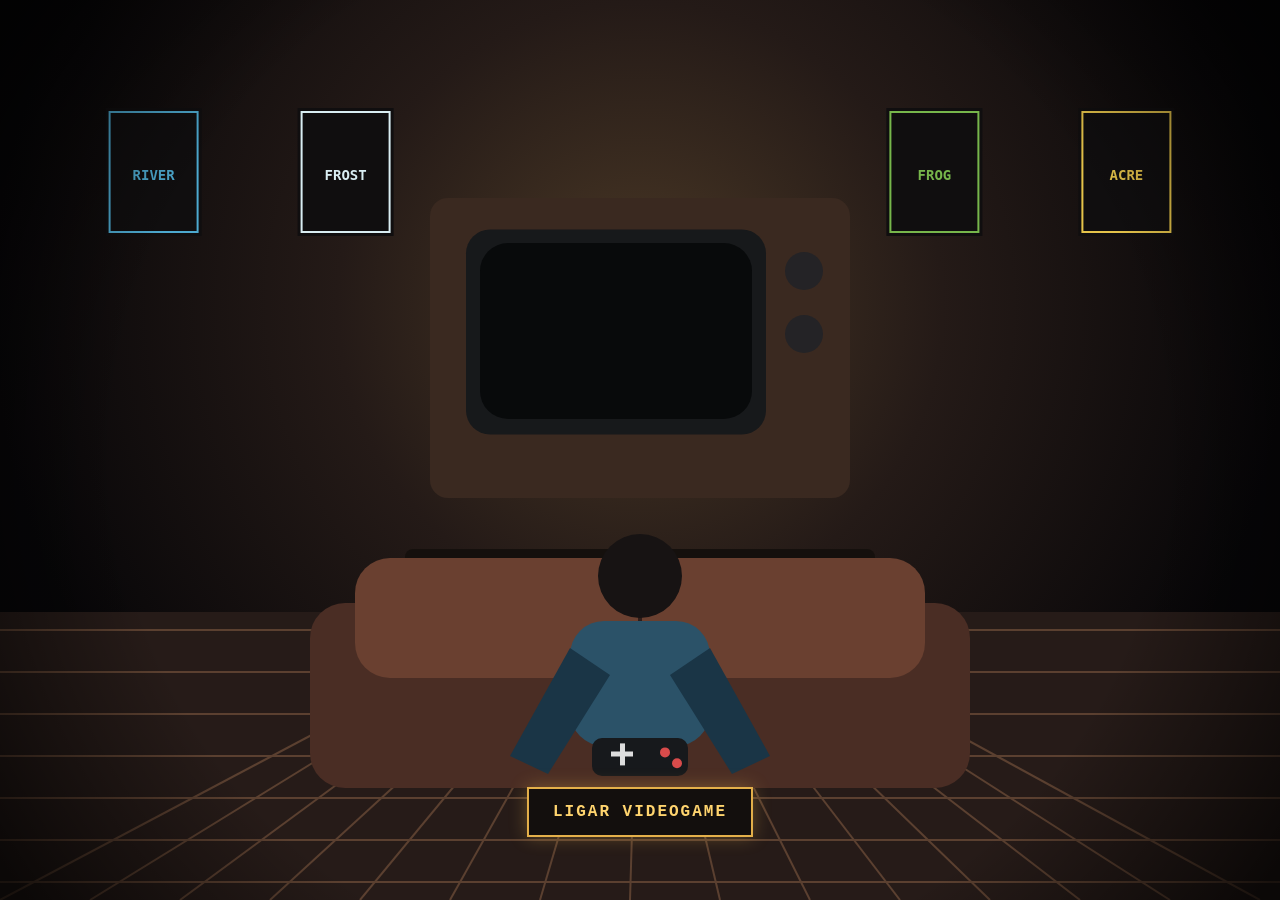
==== index.html @ 993ac455 "Connect Frogger cartridge to playable game" ====
<!doctype html>
<html lang="pt-BR"><head><meta charset="utf-8"/><meta name="viewport" content="width=device-width,initial-scale=1"/><title>Meu Game Retrô — ACRE</title><link rel="stylesheet" href="style.css"/></head><body><main id="app"><canvas id="scene" width="1280" height="720" aria-label="Sala retrô com jovem no sofá olhando para uma TV"></canvas><section id="hud" class="hidden" aria-live="polite"><div class="panel"><p class="eyebrow">MEU GAME RETRÔ</p><h1>Escolha uma fita</h1><div class="games"><button data-game="river"><span>01</span> RIVER RAID</button><button data-game="frost"><span>02</span> FROSTBITE</button><button data-game="frog"><span>03</span> FROGGER</button><button data-game="acre"><span>04</span> PAC-MAN ACRE</button></div><p class="help">↑ ↓ selecionar · ENTER jogar · ESC voltar</p></div></section><section id="coming" class="hidden"><div class="panel small"><p class="eyebrow">CARTUCHO INSERIDO</p><h2 id="game-title"></h2><p>Minigame em construção.</p><button id="back">VOLTAR À SALA</button></div></section><button id="start" aria-label="Ligar videogame">LIGAR VIDEOGAME</button></main><script src="game.js"></script><script>document.addEventListener('click',e=>{const r=e.target.closest('[data-game="river"]'),f=e.target.closest('[data-game="frost"]'),fr=e.target.closest('[data-game="frog"]');if(r){e.stopImmediatePropagation();location.href='river-raid.html'}if(f){e.stopImmediatePropagation();location.href='frostbite.html'}if(fr){e.stopImmediatePropagation();location.href='frogger.html'}},true);document.addEventListener('keydown',e=>{if(e.key==='Enter'&&document.activeElement?.dataset?.game==='frog'){e.preventDefault();e.stopImmediatePropagation();location.href='frogger.html'}},true);</script></body></html>
---- style.css ----
*{box-sizing:border-box}html,body{margin:0;width:100%;height:100%;overflow:hidden;background:#050507;color:#f5e8c8;font-family:"Courier New",monospace}#app{position:relative;width:100%;height:100%;display:grid;place-items:center;background:radial-gradient(circle at 50% 35%,#392b20 0,#171313 43%,#050507 100%)}canvas{width:100vw;height:100vh;object-fit:cover;image-rendering:pixelated}.hidden{display:none!important}#start{position:absolute;left:50%;bottom:7%;transform:translateX(-50%);border:2px solid #e4b04a;background:#130f0d;color:#ffd46e;padding:14px 24px;font:700 16px "Courier New";letter-spacing:2px;cursor:pointer;box-shadow:0 0 18px #e4b04a55}#start:hover{background:#ffd46e;color:#15100c}.panel{position:absolute;left:50%;top:50%;transform:translate(-50%,-50%);width:min(620px,86vw);padding:28px;background:#05070aee;border:3px solid #48d9ff;box-shadow:0 0 25px #48d9ff66,inset 0 0 30px #071c27;text-align:center}.panel:after{content:"";position:absolute;inset:7px;border:1px solid #ff4c74;pointer-events:none}.eyebrow{color:#ffcf4c;letter-spacing:4px;margin:0 0 8px}.panel h1,.panel h2{margin:8px 0 20px;text-shadow:3px 3px #d12858}.games{display:grid;gap:9px}.games button,.panel button{border:1px solid #38c8f2;background:#09141d;color:#f8e8c0;padding:13px;text-align:left;font:700 16px "Courier New";cursor:pointer}.games button span{color:#ffcf4c;margin-right:16px}.games button.active,.games button:hover,.panel button:hover{background:#123a4c;box-shadow:inset 5px 0 #ffcf4c}.help{font-size:12px;opacity:.75;margin:18px 0 0}.small{width:min(500px,86vw)}.small button{text-align:center;margin-top:15px}@media(max-width:600px){.panel{padding:20px}.games button{font-size:13px}#start{font-size:12px}}
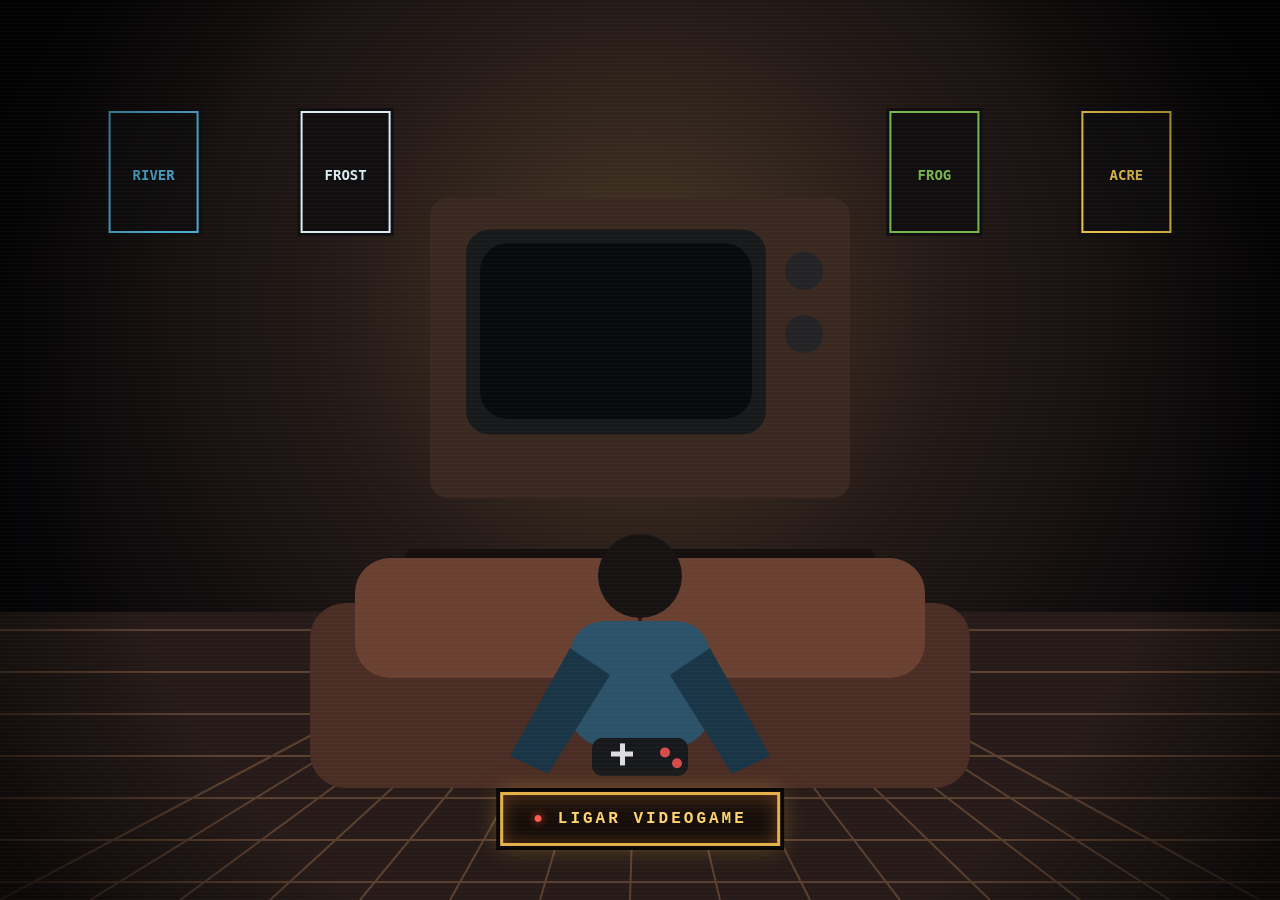
==== commit b362ab16: "Improve main menu presentation" ====
--- a/index.html
+++ b/index.html
@@ -1,2 +1,2 @@
 <!doctype html>
-<html lang="pt-BR"><head><meta charset="utf-8"/><meta name="viewport" content="width=device-width,initial-scale=1"/><title>Meu Game Retrô — ACRE</title><link rel="stylesheet" href="style.css"/></head><body><main id="app"><canvas id="scene" width="1280" height="720" aria-label="Sala retrô com jovem no sofá olhando para uma TV"></canvas><section id="hud" class="hidden" aria-live="polite"><div class="panel"><p class="eyebrow">MEU GAME RETRÔ</p><h1>Escolha uma fita</h1><div class="games"><button data-game="river"><span>01</span> RIVER RAID</button><button data-game="frost"><span>02</span> FROSTBITE</button><button data-game="frog"><span>03</span> FROGGER</button><button data-game="acre"><span>04</span> PAC-MAN ACRE</button></div><p class="help">↑ ↓ selecionar · ENTER jogar · ESC voltar</p></div></section><section id="coming" class="hidden"><div class="panel small"><p class="eyebrow">CARTUCHO INSERIDO</p><h2 id="game-title"></h2><p>Minigame em construção.</p><button id="back">VOLTAR À SALA</button></div></section><button id="start" aria-label="Ligar videogame">LIGAR VIDEOGAME</button></main><script src="game.js"></script><script>document.addEventListener('click',e=>{const r=e.target.closest('[data-game="river"]'),f=e.target.closest('[data-game="frost"]'),fr=e.target.closest('[data-game="frog"]');if(r){e.stopImmediatePropagation();location.href='river-raid.html'}if(f){e.stopImmediatePropagation();location.href='frostbite.html'}if(fr){e.stopImmediatePropagation();location.href='frogger.html'}},true);document.addEventListener('keydown',e=>{if(e.key==='Enter'&&document.activeElement?.dataset?.game==='frog'){e.preventDefault();e.stopImmediatePropagation();location.href='frogger.html'}},true);</script></body></html>+<html lang="pt-BR"><head><meta charset="utf-8"/><meta name="viewport" content="width=device-width,initial-scale=1"/><title>Meu Game Retrô — ACRE</title><link rel="stylesheet" href="style.css"/></head><body><main id="app"><canvas id="scene" width="1280" height="720" aria-label="Sala retrô com jovem no sofá olhando para uma TV"></canvas><section id="hud" class="hidden" aria-live="polite"><div class="panel"><p class="eyebrow">MEU GAME RETRÔ</p><h1>ESCOLHA SEU CARTUCHO</h1><div class="games"><button data-game="river"><span>01</span> RIVER RAID</button><button data-game="frost"><span>02</span> FROSTBITE</button><button data-game="frog"><span>03</span> FROGGER</button><button data-game="acre"><span>04</span> PAC-MAN</button></div><p class="help">↑ ↓ SELECIONAR &nbsp;•&nbsp; ENTER JOGAR &nbsp;•&nbsp; ESC VOLTAR</p></div></section><section id="coming" class="hidden"><div class="panel small"><p class="eyebrow">CARTUCHO INSERIDO</p><h2 id="game-title"></h2><p>Preparando o jogo...</p><button id="back">VOLTAR À SALA</button></div></section><button id="start" aria-label="Ligar videogame">LIGAR VIDEOGAME</button></main><script src="game.js"></script><script>document.addEventListener('click',e=>{const r=e.target.closest('[data-game="river"]'),f=e.target.closest('[data-game="frost"]'),fr=e.target.closest('[data-game="frog"]');if(r){e.stopImmediatePropagation();location.href='river-raid.html'}if(f){e.stopImmediatePropagation();location.href='frostbite.html'}if(fr){e.stopImmediatePropagation();location.href='frogger.html'}},true);document.addEventListener('keydown',e=>{if(e.key==='Enter'&&document.activeElement?.dataset?.game==='frog'){e.preventDefault();e.stopImmediatePropagation();location.href='frogger.html'}},true);</script></body></html>
--- a/style.css
+++ b/style.css
@@ -1 +1 @@
-*{box-sizing:border-box}html,body{margin:0;width:100%;height:100%;overflow:hidden;background:#050507;color:#f5e8c8;font-family:"Courier New",monospace}#app{position:relative;width:100%;height:100%;display:grid;place-items:center;background:radial-gradient(circle at 50% 35%,#392b20 0,#171313 43%,#050507 100%)}canvas{width:100vw;height:100vh;object-fit:cover;image-rendering:pixelated}.hidden{display:none!important}#start{position:absolute;left:50%;bottom:7%;transform:translateX(-50%);border:2px solid #e4b04a;background:#130f0d;color:#ffd46e;padding:14px 24px;font:700 16px "Courier New";letter-spacing:2px;cursor:pointer;box-shadow:0 0 18px #e4b04a55}#start:hover{background:#ffd46e;color:#15100c}.panel{position:absolute;left:50%;top:50%;transform:translate(-50%,-50%);width:min(620px,86vw);padding:28px;background:#05070aee;border:3px solid #48d9ff;box-shadow:0 0 25px #48d9ff66,inset 0 0 30px #071c27;text-align:center}.panel:after{content:"";position:absolute;inset:7px;border:1px solid #ff4c74;pointer-events:none}.eyebrow{color:#ffcf4c;letter-spacing:4px;margin:0 0 8px}.panel h1,.panel h2{margin:8px 0 20px;text-shadow:3px 3px #d12858}.games{display:grid;gap:9px}.games button,.panel button{border:1px solid #38c8f2;background:#09141d;color:#f8e8c0;padding:13px;text-align:left;font:700 16px "Courier New";cursor:pointer}.games button span{color:#ffcf4c;margin-right:16px}.games button.active,.games button:hover,.panel button:hover{background:#123a4c;box-shadow:inset 5px 0 #ffcf4c}.help{font-size:12px;opacity:.75;margin:18px 0 0}.small{width:min(500px,86vw)}.small button{text-align:center;margin-top:15px}@media(max-width:600px){.panel{padding:20px}.games button{font-size:13px}#start{font-size:12px}}+*{box-sizing:border-box}html,body{margin:0;width:100%;height:100%;overflow:hidden;background:#050507;color:#f5e8c8;font-family:"Courier New",monospace}body:after{content:"";position:fixed;inset:0;pointer-events:none;background:repeating-linear-gradient(0deg,rgba(255,255,255,.018) 0,rgba(255,255,255,.018) 1px,transparent 1px,transparent 4px);mix-blend-mode:screen;z-index:20}#app{position:relative;width:100%;height:100%;display:grid;place-items:center;background:radial-gradient(circle at 50% 35%,#392b20 0,#171313 43%,#050507 100%)}canvas{width:100vw;height:100vh;object-fit:cover;image-rendering:pixelated}.hidden{display:none!important}#start{position:absolute;left:50%;bottom:6%;transform:translateX(-50%);border:3px solid #e4b04a;background:linear-gradient(#20140d,#0d0907);color:#ffd46e;padding:15px 30px;font:700 16px "Courier New";letter-spacing:3px;cursor:pointer;box-shadow:0 0 0 4px #090706,0 0 24px #e4b04a66,inset 0 0 18px #5d371c;animation:pulse 1.5s steps(2,end) infinite;z-index:10}#start:before{content:'●';color:#ff5d4d;margin-right:12px;text-shadow:0 0 8px #ff3b2f}#start:hover,#start:focus{background:#ffd46e;color:#15100c;outline:none}@keyframes pulse{50%{box-shadow:0 0 0 4px #090706,0 0 38px #e4b04a99,inset 0 0 18px #5d371c}}.panel{position:absolute;left:50%;top:50%;transform:translate(-50%,-50%);width:min(650px,88vw);padding:30px 32px 26px;background:linear-gradient(180deg,#071017f5,#030609f5);border:4px solid #48d9ff;box-shadow:0 0 0 5px #05070a,0 0 30px #48d9ff77,inset 0 0 45px #071c27;text-align:center;z-index:10}.panel:before{content:"SELECT GAME";position:absolute;top:-13px;left:50%;transform:translateX(-50%);padding:3px 12px;background:#05070a;color:#48d9ff;font-size:11px;letter-spacing:3px}.panel:after{content:"";position:absolute;inset:8px;border:1px solid #ff4c74;pointer-events:none}.eyebrow{color:#ffcf4c;letter-spacing:5px;margin:0 0 7px;text-shadow:0 0 10px #ffcf4c66}.panel h1,.panel h2{margin:7px 0 22px;color:#fff3d2;font-size:27px;letter-spacing:2px;text-shadow:3px 3px #d12858}.games{display:grid;grid-template-columns:1fr 1fr;gap:10px;position:relative;z-index:2}.games button,.panel button{position:relative;border:2px solid #287f9c;background:#08141c;color:#f8e8c0;padding:15px 14px;text-align:left;font:700 15px "Courier New";letter-spacing:.5px;cursor:pointer;transition:transform .08s,background .08s,box-shadow .08s}.games button span{display:inline-block;color:#ffcf4c;margin-right:12px;min-width:24px}.games button.active,.games button:hover,.games button:focus,.panel button:hover{outline:none;background:#123a4c;border-color:#55ddff;box-shadow:inset 5px 0 #ffcf4c,0 0 13px #48d9ff55;transform:translateY(-1px)}.games button.active:after{content:'▶';position:absolute;right:14px;color:#ffcf4c;animation:arrow .7s steps(2,end) infinite}@keyframes arrow{50%{transform:translateX(4px)}}.help{font-size:12px;color:#8fdff2;opacity:.9;margin:20px 0 0;letter-spacing:1px}.small{width:min(500px,86vw)}.small:before{content:'SYSTEM'}.small button{text-align:center;margin-top:15px}.small p{color:#b6dce5}@media(max-width:650px){.panel{padding:24px 18px 20px}.games{grid-template-columns:1fr}.games button{font-size:13px;padding:12px}.panel h1{font-size:21px}#start{font-size:12px;padding:13px 18px}}
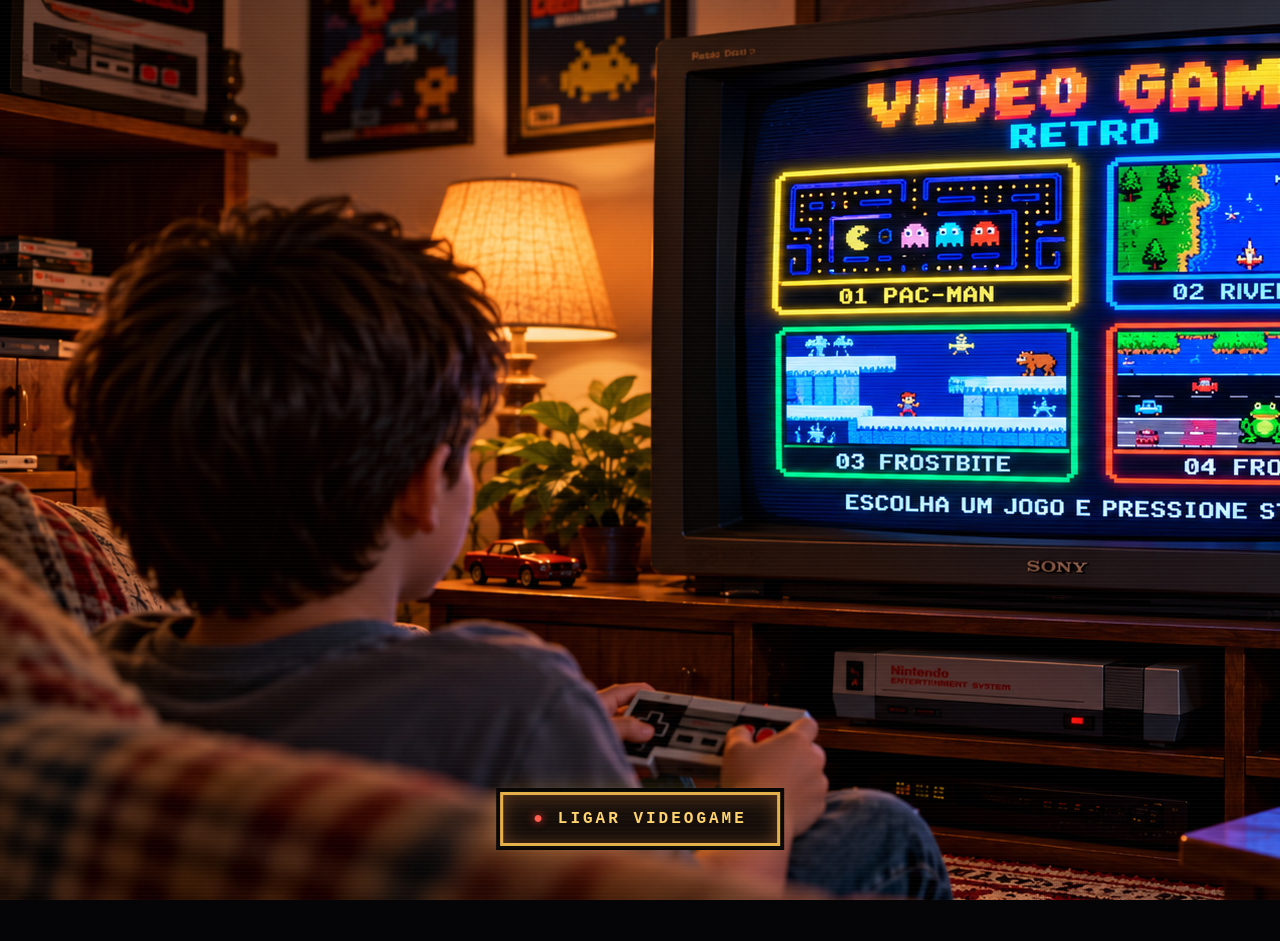
==== commit b802ba8e: "Use realistic living room as main game screen" ====
--- a/index.html
+++ b/index.html
@@ -1,2 +1 @@
-<!doctype html>
-<html lang="pt-BR"><head><meta charset="utf-8"/><meta name="viewport" content="width=device-width,initial-scale=1"/><title>Meu Game Retrô — ACRE</title><link rel="stylesheet" href="style.css"/></head><body><main id="app"><canvas id="scene" width="1280" height="720" aria-label="Sala retrô com jovem no sofá olhando para uma TV"></canvas><section id="hud" class="hidden" aria-live="polite"><div class="panel"><p class="eyebrow">MEU GAME RETRÔ</p><h1>ESCOLHA SEU CARTUCHO</h1><div class="games"><button data-game="river"><span>01</span> RIVER RAID</button><button data-game="frost"><span>02</span> FROSTBITE</button><button data-game="frog"><span>03</span> FROGGER</button><button data-game="acre"><span>04</span> PAC-MAN</button></div><p class="help">↑ ↓ SELECIONAR &nbsp;•&nbsp; ENTER JOGAR &nbsp;•&nbsp; ESC VOLTAR</p></div></section><section id="coming" class="hidden"><div class="panel small"><p class="eyebrow">CARTUCHO INSERIDO</p><h2 id="game-title"></h2><p>Preparando o jogo...</p><button id="back">VOLTAR À SALA</button></div></section><button id="start" aria-label="Ligar videogame">LIGAR VIDEOGAME</button></main><script src="game.js"></script><script>document.addEventListener('click',e=>{const r=e.target.closest('[data-game="river"]'),f=e.target.closest('[data-game="frost"]'),fr=e.target.closest('[data-game="frog"]');if(r){e.stopImmediatePropagation();location.href='river-raid.html'}if(f){e.stopImmediatePropagation();location.href='frostbite.html'}if(fr){e.stopImmediatePropagation();location.href='frogger.html'}},true);document.addEventListener('keydown',e=>{if(e.key==='Enter'&&document.activeElement?.dataset?.game==='frog'){e.preventDefault();e.stopImmediatePropagation();location.href='frogger.html'}},true);</script></body></html>+<!doctype html><html lang="pt-BR"><head><meta charset="utf-8"><meta name="viewport" content="width=device-width,initial-scale=1"><title>Meu Game Retrô — ACRE</title><link rel="stylesheet" href="style.css"></head><body><main id="app"><img class="room" src="Noite%20de%20Jogos%20Retr%C3%B4%20na%20Sala.png" alt="Garoto sentado no sofá jogando videogame em uma TV de tubo"><div class="shade"></div><section id="hud" class="hidden" aria-live="polite"><div class="panel"><p class="eyebrow">MEU GAME RETRÔ</p><h1>ESCOLHA SEU JOGO</h1><div class="games"><button data-game="river"><span>01</span> RIVER RAID</button><button data-game="frost"><span>02</span> FROSTBITE</button><button data-game="frog"><span>03</span> FROGGER</button><button data-game="acre"><span>04</span> PAC-MAN</button></div><p class="help">↑ ↓ SELECIONAR • ENTER JOGAR • ESC VOLTAR</p></div></section><button id="start" aria-label="Ligar videogame">LIGAR VIDEOGAME</button></main><script>const start=document.querySelector('#start'),hud=document.querySelector('#hud'),buttons=[...document.querySelectorAll('.games button')];let selected=0;const routes={river:'river-raid.html',frost:'frostbite.html',frog:'frogger.html',acre:'pacman-acre.html'};function sel(i){selected=(i+buttons.length)%buttons.length;buttons.forEach((b,n)=>b.classList.toggle('active',n===selected));buttons[selected].focus()}function menu(){start.classList.add('hidden');hud.classList.remove('hidden');sel(0)}function launch(){location.href=routes[buttons[selected].dataset.game]}start.addEventListener('click',menu);buttons.forEach((b,i)=>b.addEventListener('click',()=>{selected=i;launch()}));addEventListener('keydown',e=>{if(!start.classList.contains('hidden')&&(e.key==='Enter'||e.key===' ')){e.preventDefault();menu();return}if(hud.classList.contains('hidden'))return;if(e.key==='ArrowDown'||e.key==='ArrowRight'){e.preventDefault();sel(selected+1)}if(e.key==='ArrowUp'||e.key==='ArrowLeft'){e.preventDefault();sel(selected-1)}if(e.key==='Enter'){e.preventDefault();launch()}if(e.key==='Escape'){hud.classList.add('hidden');start.classList.remove('hidden')}});</script></body></html>
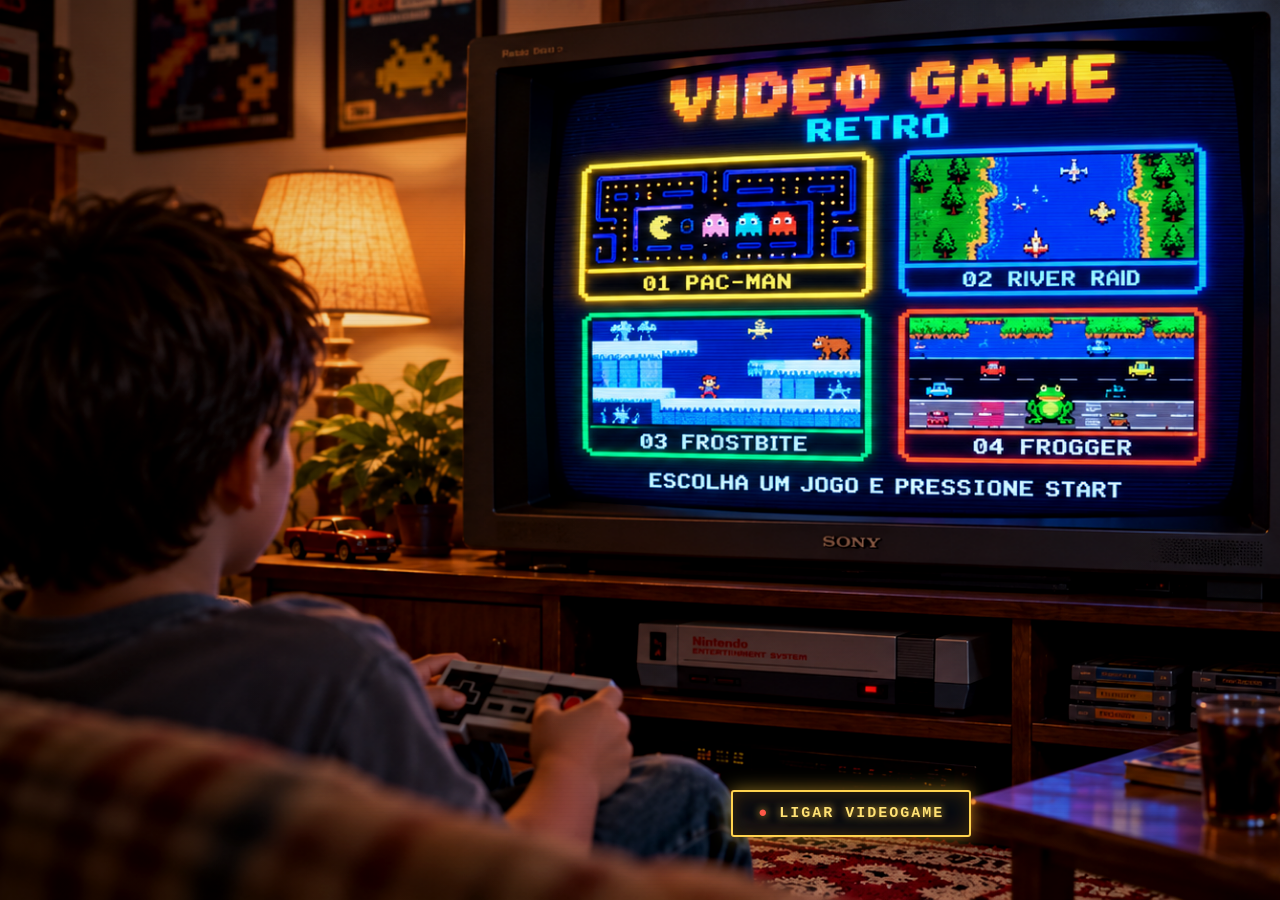
==== commit 4c7c5fd9: "Show congratulations after all four games" ====
--- a/index.html
+++ b/index.html
@@ -1 +1 @@
-<!doctype html><html lang="pt-BR"><head><meta charset="utf-8"><meta name="viewport" content="width=device-width,initial-scale=1"><title>Meu Game Retrô — ACRE</title><link rel="stylesheet" href="style.css"></head><body><main id="app"><img class="room" src="Noite%20de%20Jogos%20Retr%C3%B4%20na%20Sala.png" alt="Garoto sentado no sofá jogando videogame em uma TV de tubo"><div class="shade"></div><section id="hud" class="hidden" aria-live="polite"><div class="panel"><p class="eyebrow">MEU GAME RETRÔ</p><h1>ESCOLHA SEU JOGO</h1><div class="games"><button data-game="river"><span>01</span> RIVER RAID</button><button data-game="frost"><span>02</span> FROSTBITE</button><button data-game="frog"><span>03</span> FROGGER</button><button data-game="acre"><span>04</span> PAC-MAN</button></div><p class="help">↑ ↓ SELECIONAR • ENTER JOGAR • ESC VOLTAR</p></div></section><button id="start" aria-label="Ligar videogame">LIGAR VIDEOGAME</button></main><script>const start=document.querySelector('#start'),hud=document.querySelector('#hud'),buttons=[...document.querySelectorAll('.games button')];let selected=0;const routes={river:'river-raid.html',frost:'frostbite.html',frog:'frogger.html',acre:'pacman-acre.html'};function sel(i){selected=(i+buttons.length)%buttons.length;buttons.forEach((b,n)=>b.classList.toggle('active',n===selected));buttons[selected].focus()}function menu(){start.classList.add('hidden');hud.classList.remove('hidden');sel(0)}function launch(){location.href=routes[buttons[selected].dataset.game]}start.addEventListener('click',menu);buttons.forEach((b,i)=>b.addEventListener('click',()=>{selected=i;launch()}));addEventListener('keydown',e=>{if(!start.classList.contains('hidden')&&(e.key==='Enter'||e.key===' ')){e.preventDefault();menu();return}if(hud.classList.contains('hidden'))return;if(e.key==='ArrowDown'||e.key==='ArrowRight'){e.preventDefault();sel(selected+1)}if(e.key==='ArrowUp'||e.key==='ArrowLeft'){e.preventDefault();sel(selected-1)}if(e.key==='Enter'){e.preventDefault();launch()}if(e.key==='Escape'){hud.classList.add('hidden');start.classList.remove('hidden')}});</script></body></html>+<!doctype html><html lang="pt-BR"><head><meta charset="utf-8"><meta name="viewport" content="width=device-width,initial-scale=1"><title>Meu Game Retrô — ACRE</title><link rel="stylesheet" href="style.css"></head><body><main id="app"><img class="room" src="Noite%20de%20Jogos%20Retr%C3%B4%20na%20Sala.png" alt="Garoto sentado no sofá jogando videogame em uma TV de tubo"><div class="shade"></div><section id="hud" class="hidden" aria-live="polite"><div class="panel"><p class="eyebrow">MEU GAME RETRÔ</p><h1 id="title">ESCOLHA SEU JOGO</h1><div class="games"><button data-game="river"><span>01</span> RIVER RAID</button><button data-game="frost"><span>02</span> FROSTBITE</button><button data-game="frog"><span>03</span> FROGGER</button><button data-game="acre"><span>04</span> PAC-MAN</button></div><p class="help" id="help">↑ ↓ SELECIONAR • ENTER JOGAR • ESC VOLTAR</p></div></section><button id="start" aria-label="Ligar videogame">LIGAR VIDEOGAME</button></main><script>const start=document.querySelector('#start'),hud=document.querySelector('#hud'),buttons=[...document.querySelectorAll('.games button')];let selected=0;const routes={river:'river-raid.html',frost:'frostbite.html',frog:'frogger.html',acre:'pacman-acre.html'};function completed(){try{return JSON.parse(localStorage.getItem('retroCompleted')||'{}')}catch(e){return{}}}function sel(i){selected=(i+buttons.length)%buttons.length;buttons.forEach((b,n)=>b.classList.toggle('active',n===selected));buttons[selected].focus()}function menu(){start.classList.add('hidden');hud.classList.remove('hidden');sel(0)}function launch(){location.href=routes[buttons[selected].dataset.game]}function celebrate(){const p=completed();if(['river','frost','frog','acre'].every(k=>p[k])&&!sessionStorage.getItem('retroCongratsShown')){sessionStorage.setItem('retroCongratsShown','1');menu();document.querySelector('#title').textContent='PARABÉNS! VOCÊ COMPLETOU OS 4 JOGOS!';document.querySelector('#help').textContent='OBRIGADO POR JOGAR O MEU GAME RETRÔ! • ENTER PARA CONTINUAR'}}start.addEventListener('click',menu);buttons.forEach((b,i)=>b.addEventListener('click',()=>{selected=i;launch()}));addEventListener('keydown',e=>{if(!start.classList.contains('hidden')&&(e.key==='Enter'||e.key===' ')){e.preventDefault();menu();return}if(hud.classList.contains('hidden'))return;if(e.key==='ArrowDown'||e.key==='ArrowRight'){e.preventDefault();sel(selected+1)}if(e.key==='ArrowUp'||e.key==='ArrowLeft'){e.preventDefault();sel(selected-1)}if(e.key==='Enter'){e.preventDefault();launch()}if(e.key==='Escape'){hud.classList.add('hidden');start.classList.remove('hidden')}});celebrate();</script></body></html>
--- a/style.css
+++ b/style.css
@@ -1 +1 @@
-*{box-sizing:border-box}html,body{margin:0;width:100%;height:100%;overflow:hidden;background:#050507;color:#f5e8c8;font-family:"Courier New",monospace}body:after{content:"";position:fixed;inset:0;pointer-events:none;background:repeating-linear-gradient(0deg,rgba(255,255,255,.018) 0,rgba(255,255,255,.018) 1px,transparent 1px,transparent 4px);mix-blend-mode:screen;z-index:20}#app{position:relative;width:100%;height:100%;display:grid;place-items:center;background:radial-gradient(circle at 50% 35%,#392b20 0,#171313 43%,#050507 100%)}canvas{width:100vw;height:100vh;object-fit:cover;image-rendering:pixelated}.hidden{display:none!important}#start{position:absolute;left:50%;bottom:6%;transform:translateX(-50%);border:3px solid #e4b04a;background:linear-gradient(#20140d,#0d0907);color:#ffd46e;padding:15px 30px;font:700 16px "Courier New";letter-spacing:3px;cursor:pointer;box-shadow:0 0 0 4px #090706,0 0 24px #e4b04a66,inset 0 0 18px #5d371c;animation:pulse 1.5s steps(2,end) infinite;z-index:10}#start:before{content:'●';color:#ff5d4d;margin-right:12px;text-shadow:0 0 8px #ff3b2f}#start:hover,#start:focus{background:#ffd46e;color:#15100c;outline:none}@keyframes pulse{50%{box-shadow:0 0 0 4px #090706,0 0 38px #e4b04a99,inset 0 0 18px #5d371c}}.panel{position:absolute;left:50%;top:50%;transform:translate(-50%,-50%);width:min(650px,88vw);padding:30px 32px 26px;background:linear-gradient(180deg,#071017f5,#030609f5);border:4px solid #48d9ff;box-shadow:0 0 0 5px #05070a,0 0 30px #48d9ff77,inset 0 0 45px #071c27;text-align:center;z-index:10}.panel:before{content:"SELECT GAME";position:absolute;top:-13px;left:50%;transform:translateX(-50%);padding:3px 12px;background:#05070a;color:#48d9ff;font-size:11px;letter-spacing:3px}.panel:after{content:"";position:absolute;inset:8px;border:1px solid #ff4c74;pointer-events:none}.eyebrow{color:#ffcf4c;letter-spacing:5px;margin:0 0 7px;text-shadow:0 0 10px #ffcf4c66}.panel h1,.panel h2{margin:7px 0 22px;color:#fff3d2;font-size:27px;letter-spacing:2px;text-shadow:3px 3px #d12858}.games{display:grid;grid-template-columns:1fr 1fr;gap:10px;position:relative;z-index:2}.games button,.panel button{position:relative;border:2px solid #287f9c;background:#08141c;color:#f8e8c0;padding:15px 14px;text-align:left;font:700 15px "Courier New";letter-spacing:.5px;cursor:pointer;transition:transform .08s,background .08s,box-shadow .08s}.games button span{display:inline-block;color:#ffcf4c;margin-right:12px;min-width:24px}.games button.active,.games button:hover,.games button:focus,.panel button:hover{outline:none;background:#123a4c;border-color:#55ddff;box-shadow:inset 5px 0 #ffcf4c,0 0 13px #48d9ff55;transform:translateY(-1px)}.games button.active:after{content:'▶';position:absolute;right:14px;color:#ffcf4c;animation:arrow .7s steps(2,end) infinite}@keyframes arrow{50%{transform:translateX(4px)}}.help{font-size:12px;color:#8fdff2;opacity:.9;margin:20px 0 0;letter-spacing:1px}.small{width:min(500px,86vw)}.small:before{content:'SYSTEM'}.small button{text-align:center;margin-top:15px}.small p{color:#b6dce5}@media(max-width:650px){.panel{padding:24px 18px 20px}.games{grid-template-columns:1fr}.games button{font-size:13px;padding:12px}.panel h1{font-size:21px}#start{font-size:12px;padding:13px 18px}}+*{box-sizing:border-box}html,body{margin:0;width:100%;height:100%;overflow:hidden;background:#080604;color:#fff;font-family:"Courier New",monospace}#app{position:relative;width:100vw;height:100vh;overflow:hidden;background:#090604}.room{position:absolute;inset:0;width:100%;height:100%;object-fit:cover;object-position:center;filter:saturate(.95) contrast(1.04)}.shade{position:absolute;inset:0;pointer-events:none;background:radial-gradient(circle at 67% 38%,transparent 0,transparent 25%,rgba(0,0,0,.08) 58%,rgba(0,0,0,.42) 100%)}.shade:after{content:"";position:absolute;inset:0;background:repeating-linear-gradient(0deg,transparent 0,transparent 3px,rgba(0,0,0,.035) 4px);mix-blend-mode:multiply}.hidden{display:none!important}#start{position:absolute;left:66.5%;bottom:7%;transform:translateX(-50%);z-index:5;border:2px solid #ffd34f;background:#080b12e8;color:#ffe174;padding:13px 25px;font:700 15px "Courier New";letter-spacing:2px;cursor:pointer;box-shadow:0 0 18px #ffc93688,inset 0 0 18px #3c290b;border-radius:3px;text-shadow:0 0 8px #ffc936;animation:pulse 1.3s steps(2,end) infinite}#start:before{content:'●';color:#ff5848;margin-right:10px}@keyframes pulse{50%{box-shadow:0 0 30px #ffc936aa,inset 0 0 22px #4c350d}}.panel{position:absolute;z-index:6;left:66.5%;top:42%;transform:translate(-50%,-50%);width:min(570px,46vw);padding:22px 24px;background:#030711e8;border:3px solid #44d8ff;box-shadow:0 0 28px #20bfe999,inset 0 0 35px #071a32;text-align:center;border-radius:6px}.panel:after{content:"";position:absolute;inset:7px;border:1px solid #ff4c74;pointer-events:none}.eyebrow{position:relative;z-index:2;color:#ffcf4c;letter-spacing:4px;margin:0 0 5px;text-shadow:0 0 10px #ffcf4c}.panel h1{position:relative;z-index:2;margin:4px 0 16px;font-size:22px;color:#fff4d1;text-shadow:3px 3px #d12858}.games{position:relative;z-index:2;display:grid;grid-template-columns:1fr 1fr;gap:8px}.games button{position:relative;border:2px solid #287f9c;background:#07131edb;color:#f8e8c0;padding:12px 10px;text-align:left;font:700 14px "Courier New";cursor:pointer}.games button span{color:#ffcf4c;margin-right:8px}.games button.active,.games button:hover,.games button:focus{outline:none;background:#123a4c;border-color:#55ddff;box-shadow:inset 4px 0 #ffcf4c,0 0 12px #48d9ff77}.games button.active:after{content:'▶';position:absolute;right:9px;color:#ffcf4c}.help{position:relative;z-index:2;color:#8fe8ff;font-size:10px;margin:14px 0 0}.panel,.games button,#start{backdrop-filter:blur(2px)}@media(max-width:850px){.room{object-position:62% center}.panel{left:50%;top:50%;width:min(620px,90vw)}#start{left:50%;bottom:5%}}@media(max-width:560px){.panel{padding:18px 14px}.games{grid-template-columns:1fr}.panel h1{font-size:18px}.games button{padding:10px;font-size:12px}.help{font-size:9px}#start{font-size:11px;padding:11px 15px}}
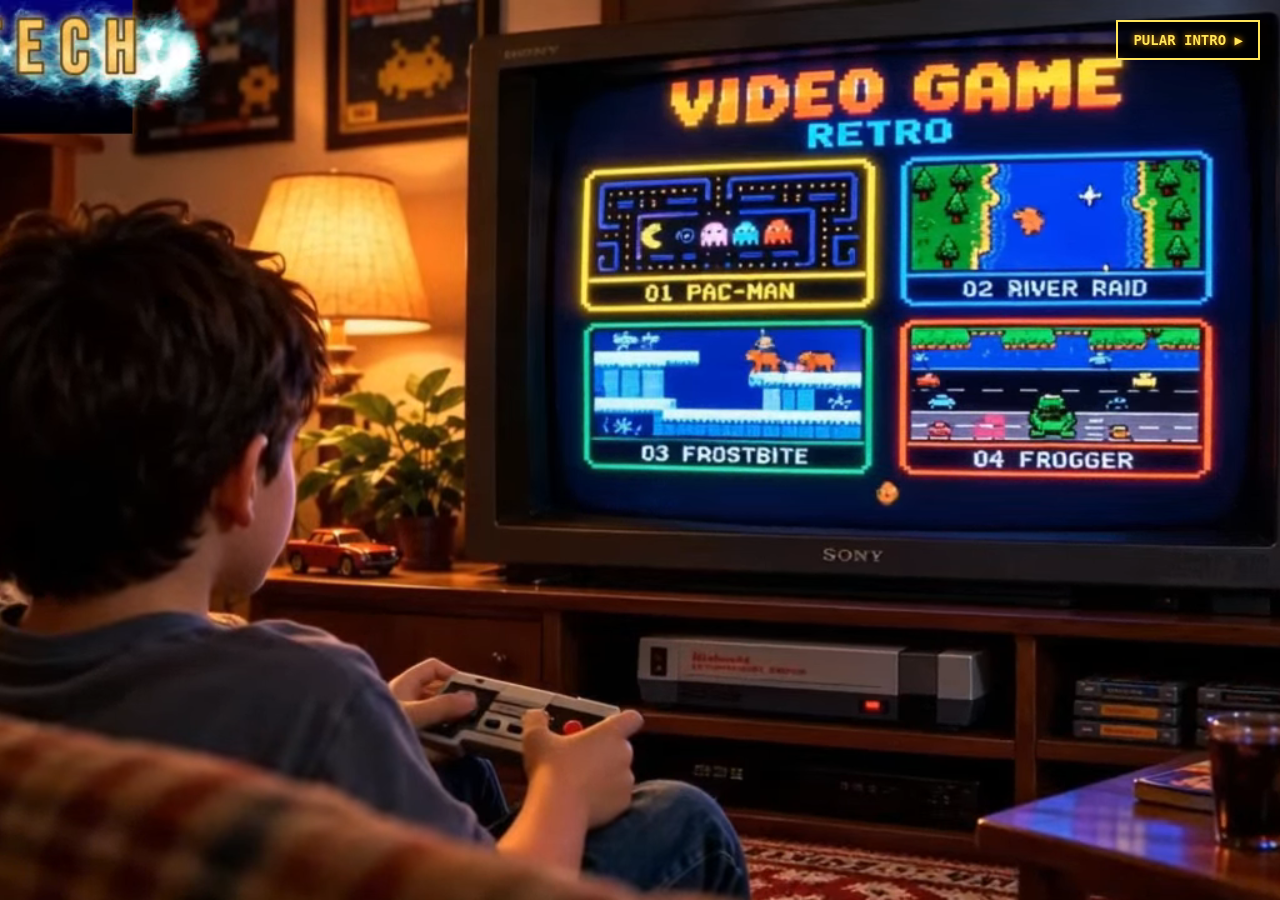
==== commit 513e9151: "Move vídeo de introdução para a tela inicial" ====
--- a/index.html
+++ b/index.html
@@ -1 +1 @@
-<!doctype html><html lang="pt-BR"><head><meta charset="utf-8"><meta name="viewport" content="width=device-width,initial-scale=1"><title>Meu Game Retrô — ACRE</title><link rel="stylesheet" href="style.css"></head><body><main id="app"><img class="room" src="Noite%20de%20Jogos%20Retr%C3%B4%20na%20Sala.png" alt="Garoto sentado no sofá jogando videogame em uma TV de tubo"><div class="shade"></div><section id="hud" class="hidden" aria-live="polite"><div class="panel"><p class="eyebrow">MEU GAME RETRÔ</p><h1 id="title">ESCOLHA SEU JOGO</h1><div class="games"><button data-game="river"><span>01</span> RIVER RAID</button><button data-game="frost"><span>02</span> FROSTBITE</button><button data-game="frog"><span>03</span> FROGGER</button><button data-game="acre"><span>04</span> PAC-MAN</button></div><p class="help" id="help">↑ ↓ SELECIONAR • ENTER JOGAR • ESC VOLTAR</p></div></section><button id="start" aria-label="Ligar videogame">LIGAR VIDEOGAME</button></main><script>const start=document.querySelector('#start'),hud=document.querySelector('#hud'),buttons=[...document.querySelectorAll('.games button')];let selected=0;const routes={river:'river-raid.html',frost:'frostbite.html',frog:'frogger.html',acre:'pacman-acre.html'};function completed(){try{return JSON.parse(localStorage.getItem('retroCompleted')||'{}')}catch(e){return{}}}function sel(i){selected=(i+buttons.length)%buttons.length;buttons.forEach((b,n)=>b.classList.toggle('active',n===selected));buttons[selected].focus()}function menu(){start.classList.add('hidden');hud.classList.remove('hidden');sel(0)}function launch(){location.href=routes[buttons[selected].dataset.game]}function celebrate(){const p=completed();if(['river','frost','frog','acre'].every(k=>p[k])&&!sessionStorage.getItem('retroCongratsShown')){sessionStorage.setItem('retroCongratsShown','1');menu();document.querySelector('#title').textContent='PARABÉNS! VOCÊ COMPLETOU OS 4 JOGOS!';document.querySelector('#help').textContent='OBRIGADO POR JOGAR O MEU GAME RETRÔ! • ENTER PARA CONTINUAR'}}start.addEventListener('click',menu);buttons.forEach((b,i)=>b.addEventListener('click',()=>{selected=i;launch()}));addEventListener('keydown',e=>{if(!start.classList.contains('hidden')&&(e.key==='Enter'||e.key===' ')){e.preventDefault();menu();return}if(hud.classList.contains('hidden'))return;if(e.key==='ArrowDown'||e.key==='ArrowRight'){e.preventDefault();sel(selected+1)}if(e.key==='ArrowUp'||e.key==='ArrowLeft'){e.preventDefault();sel(selected-1)}if(e.key==='Enter'){e.preventDefault();launch()}if(e.key==='Escape'){hud.classList.add('hidden');start.classList.remove('hidden')}});celebrate();</script></body></html>+<!doctype html><html lang="pt-BR"><head><meta charset="utf-8"><meta name="viewport" content="width=device-width,initial-scale=1"><title>Meu Game Retrô — ACRE</title><link rel="stylesheet" href="style.css"><style>#siteIntro{position:fixed;inset:0;z-index:9999;background:#000;overflow:hidden;transition:opacity .55s ease}#siteIntro.hide{opacity:0;pointer-events:none}#siteIntro video{width:100%;height:100%;object-fit:cover;display:block;background:#000}#skipIntro{position:absolute;right:20px;top:20px;z-index:2;border:2px solid #ffe55a;background:rgba(0,0,0,.68);color:#ffe55a;padding:10px 15px;font:bold 14px monospace;cursor:pointer;text-shadow:0 0 6px #ff9d00}</style></head><body><div id="siteIntro"><video id="siteIntroVideo" autoplay muted playsinline preload="auto"><source src="video-game-retro-intro.webm" type="video/webm"></video><button id="skipIntro" type="button">PULAR INTRO ▶</button></div><main id="app"><img class="room" src="Noite%20de%20Jogos%20Retr%C3%B4%20na%20Sala.png" alt="Garoto sentado no sofá jogando videogame em uma TV de tubo"><div class="shade"></div><div id="powerFx" class="powerFx"><div class="tvOff"></div><div class="powerDot"></div><div class="bootLine"></div><div class="bootGlow"></div><div class="bootText">MEU GAME RETRÔ<br><small>CARREGANDO AVENTURA...</small></div></div><section id="hud" class="hidden" aria-live="polite"><div class="panel"><p class="eyebrow">MEU GAME RETRÔ</p><h1>ESCOLHA SEU JOGO</h1><div class="games"><button data-game="river"><span>01</span> RIVER RAID <b class="done">✓ COMPLETO</b></button><button data-game="frost"><span>02</span> FROSTBITE <b class="done">✓ COMPLETO</b></button><button data-game="frog"><span>03</span> FROGGER <b class="done">✓ COMPLETO</b></button><button data-game="acre"><span>04</span> PAC-MAN <b class="done">✓ COMPLETO</b></button></div><p class="help">↑ ↓ SELECIONAR • ENTER JOGAR • ESC VOLTAR</p></div></section><button id="start" aria-label="Ligar videogame">LIGAR VIDEOGAME</button><div id="congrats" class="congrats hidden" role="dialog" aria-modal="true"><div class="congratsBox"><span class="trophy">★</span><h2>PARABÉNS!</h2><p>VOCÊ COMPLETOU COM SUCESSO<br><strong>OS 4 JOGOS!</strong></p><span class="congratsText">Obrigado por jogar o Meu Game Retrô!</span><button id="closeCongrats">CONTINUAR</button></div></div></main><script>const siteIntro=document.querySelector('#siteIntro'),siteIntroVideo=document.querySelector('#siteIntroVideo');let siteIntroDone=false;function finishSiteIntro(){if(siteIntroDone)return;siteIntroDone=true;siteIntro.classList.add('hide');setTimeout(()=>siteIntro.remove(),600)}document.querySelector('#skipIntro').addEventListener('click',finishSiteIntro);siteIntroVideo.addEventListener('ended',finishSiteIntro);siteIntroVideo.addEventListener('error',finishSiteIntro);setTimeout(()=>{if(!siteIntroDone&&siteIntroVideo.paused)siteIntroVideo.play().catch(finishSiteIntro)},250);const start=document.querySelector('#start'),hud=document.querySelector('#hud'),buttons=[...document.querySelectorAll('.games button')],congrats=document.querySelector('#congrats'),closeCongrats=document.querySelector('#closeCongrats'),powerFx=document.querySelector('#powerFx');let selected=0,booting=false,audio=null;const routes={river:'river-raid.html',frost:'frostbite.html',frog:'frogger.html',acre:'pacman-acre.html'},doneKeys={river:'retroDoneRiver',frost:'retroDoneFrost',frog:'retroDoneFrog',acre:'retroDonePac'};function tone(f,d=.08,v=.035){try{audio=audio||new(AudioContext||webkitAudioContext)();if(audio.state==='suspended')audio.resume();let o=audio.createOscillator(),a=audio.createGain();o.type='square';o.frequency.value=f;a.gain.value=v;o.connect(a);a.connect(audio.destination);o.start();a.gain.exponentialRampToValueAtTime(.0001,audio.currentTime+d);o.stop(audio.currentTime+d)}catch(e){}}function isDone(k){return localStorage.getItem(doneKeys[k])==='1'}function paintProgress(){buttons.forEach(b=>b.classList.toggle('completed',isDone(b.dataset.game)))}function resetCompleted(){Object.values(doneKeys).forEach(k=>localStorage.removeItem(k));localStorage.removeItem('retroCompleted');sessionStorage.removeItem('retroCongratsShown');paintProgress()}function sel(i){selected=(i+buttons.length)%buttons.length;buttons.forEach((b,n)=>b.classList.toggle('active',n===selected));buttons[selected].focus()}function menu(){start.classList.add('hidden');hud.classList.remove('hidden');paintProgress();sel(0)}function powerOn(){if(booting)return;booting=true;start.classList.add('hidden');powerFx.classList.add('boot');tone(110,.12,.05);setTimeout(()=>tone(220,.08,.035),520);setTimeout(()=>tone(440,.08,.03),900);setTimeout(()=>tone(660,.12,.025),1280);setTimeout(()=>{powerFx.classList.add('finished');menu();booting=false},2200)}function launch(){location.href=routes[buttons[selected].dataset.game]}function celebrate(){paintProgress();if(Object.keys(doneKeys).every(isDone)&&!sessionStorage.getItem('retroCongratsShown')){sessionStorage.setItem('retroCongratsShown','1');powerFx.classList.add('finished');start.classList.add('hidden');hud.classList.remove('hidden');congrats.classList.remove('hidden');closeCongrats.focus()}}closeCongrats.addEventListener('click',()=>{congrats.classList.add('hidden');resetCompleted();sel(0)});start.addEventListener('click',powerOn);buttons.forEach((b,i)=>b.addEventListener('click',()=>{selected=i;launch()}));addEventListener('keydown',e=>{if(!siteIntroDone){if(e.key==='Escape'){e.preventDefault();finishSiteIntro()}return}if(!congrats.classList.contains('hidden')){if(e.key==='Enter'||e.key==='Escape'){e.preventDefault();closeCongrats.click()}return}if(!start.classList.contains('hidden')&&(e.key==='Enter'||e.key===' ')){e.preventDefault();powerOn();return}if(hud.classList.contains('hidden'))return;if(e.key==='ArrowDown'||e.key==='ArrowRight'){e.preventDefault();sel(selected+1)}if(e.key==='ArrowUp'||e.key==='ArrowLeft'){e.preventDefault();sel(selected-1)}if(e.key==='Enter'){e.preventDefault();launch()}if(e.key==='Escape'){hud.classList.add('hidden');start.classList.remove('hidden');powerFx.classList.remove('boot','finished')}});paintProgress();celebrate();</script></body></html>
--- a/style.css
+++ b/style.css
@@ -1 +1 @@
-*{box-sizing:border-box}html,body{margin:0;width:100%;height:100%;overflow:hidden;background:#080604;color:#fff;font-family:"Courier New",monospace}#app{position:relative;width:100vw;height:100vh;overflow:hidden;background:#090604}.room{position:absolute;inset:0;width:100%;height:100%;object-fit:cover;object-position:center;filter:saturate(.95) contrast(1.04)}.shade{position:absolute;inset:0;pointer-events:none;background:radial-gradient(circle at 67% 38%,transparent 0,transparent 25%,rgba(0,0,0,.08) 58%,rgba(0,0,0,.42) 100%)}.shade:after{content:"";position:absolute;inset:0;background:repeating-linear-gradient(0deg,transparent 0,transparent 3px,rgba(0,0,0,.035) 4px);mix-blend-mode:multiply}.hidden{display:none!important}#start{position:absolute;left:66.5%;bottom:7%;transform:translateX(-50%);z-index:5;border:2px solid #ffd34f;background:#080b12e8;color:#ffe174;padding:13px 25px;font:700 15px "Courier New";letter-spacing:2px;cursor:pointer;box-shadow:0 0 18px #ffc93688,inset 0 0 18px #3c290b;border-radius:3px;text-shadow:0 0 8px #ffc936;animation:pulse 1.3s steps(2,end) infinite}#start:before{content:'●';color:#ff5848;margin-right:10px}@keyframes pulse{50%{box-shadow:0 0 30px #ffc936aa,inset 0 0 22px #4c350d}}.panel{position:absolute;z-index:6;left:66.5%;top:42%;transform:translate(-50%,-50%);width:min(570px,46vw);padding:22px 24px;background:#030711e8;border:3px solid #44d8ff;box-shadow:0 0 28px #20bfe999,inset 0 0 35px #071a32;text-align:center;border-radius:6px}.panel:after{content:"";position:absolute;inset:7px;border:1px solid #ff4c74;pointer-events:none}.eyebrow{position:relative;z-index:2;color:#ffcf4c;letter-spacing:4px;margin:0 0 5px;text-shadow:0 0 10px #ffcf4c}.panel h1{position:relative;z-index:2;margin:4px 0 16px;font-size:22px;color:#fff4d1;text-shadow:3px 3px #d12858}.games{position:relative;z-index:2;display:grid;grid-template-columns:1fr 1fr;gap:8px}.games button{position:relative;border:2px solid #287f9c;background:#07131edb;color:#f8e8c0;padding:12px 10px;text-align:left;font:700 14px "Courier New";cursor:pointer}.games button span{color:#ffcf4c;margin-right:8px}.games button.active,.games button:hover,.games button:focus{outline:none;background:#123a4c;border-color:#55ddff;box-shadow:inset 4px 0 #ffcf4c,0 0 12px #48d9ff77}.games button.active:after{content:'▶';position:absolute;right:9px;color:#ffcf4c}.help{position:relative;z-index:2;color:#8fe8ff;font-size:10px;margin:14px 0 0}.panel,.games button,#start{backdrop-filter:blur(2px)}@media(max-width:850px){.room{object-position:62% center}.panel{left:50%;top:50%;width:min(620px,90vw)}#start{left:50%;bottom:5%}}@media(max-width:560px){.panel{padding:18px 14px}.games{grid-template-columns:1fr}.panel h1{font-size:18px}.games button{padding:10px;font-size:12px}.help{font-size:9px}#start{font-size:11px;padding:11px 15px}}+*{box-sizing:border-box}html,body{margin:0;width:100%;height:100%;overflow:hidden;background:#080604;color:#fff;font-family:"Courier New",monospace}#app{position:relative;width:100vw;height:100vh;overflow:hidden;background:#090604}.room{position:absolute;inset:0;width:100%;height:100%;object-fit:cover;object-position:center;filter:saturate(.95) contrast(1.04)}.shade{position:absolute;inset:0;pointer-events:none;background:radial-gradient(circle at 67% 38%,transparent 0,transparent 25%,rgba(0,0,0,.08) 58%,rgba(0,0,0,.42) 100%)}.shade:after{content:"";position:absolute;inset:0;background:repeating-linear-gradient(0deg,transparent 0,transparent 3px,rgba(0,0,0,.035) 4px);mix-blend-mode:multiply}.hidden{display:none!important}#start{position:absolute;left:66.5%;bottom:7%;transform:translateX(-50%);z-index:12;border:2px solid #ffd34f;background:#080b12e8;color:#ffe174;padding:13px 25px;font:700 15px "Courier New";letter-spacing:2px;cursor:pointer;box-shadow:0 0 18px #ffc93688,inset 0 0 18px #3c290b;border-radius:3px;text-shadow:0 0 8px #ffc936;animation:pulse 1.3s steps(2,end) infinite}#start:before{content:'●';color:#ff5848;margin-right:10px}@keyframes pulse{50%{box-shadow:0 0 30px #ffc936aa,inset 0 0 22px #4c350d}}.powerFx{position:absolute;z-index:8;inset:0;pointer-events:none}.tvOff{position:absolute;left:47.1%;top:5.5%;width:45.1%;height:57.5%;background:#020303e8;border-radius:4% 4% 6% 6%;opacity:0;transform:perspective(900px) rotateY(-1deg)}.powerDot{position:absolute;left:65.8%;top:73.5%;width:8px;height:5px;border-radius:2px;background:#25110c;box-shadow:none;opacity:0}.bootLine,.bootGlow,.bootText{position:absolute;left:49%;top:34%;width:41%;pointer-events:none;opacity:0}.bootLine{height:3px;background:#eaffff;box-shadow:0 0 12px #fff,0 0 30px #5deeff;transform:scaleX(0)}.bootGlow{top:9%;height:51%;background:radial-gradient(ellipse,#85efff55 0,#1767c322 35%,transparent 70%)}.bootText{top:28%;text-align:center;color:#fff06a;font:bold 24px "Courier New";letter-spacing:3px;text-shadow:0 0 9px #ff9b2f,3px 3px #b22b53}.bootText small{display:block;margin-top:10px;color:#72efff;font-size:10px;letter-spacing:2px}.powerFx.boot .tvOff{opacity:1;animation:tvWake 2.15s forwards}.powerFx.boot .powerDot{opacity:1;animation:ledOn .25s .15s forwards}.powerFx.boot .bootLine{animation:crtLine .7s .38s forwards}.powerFx.boot .bootGlow{animation:glowOn 1.2s .78s forwards}.powerFx.boot .bootText{animation:textBoot .75s 1.08s both}.powerFx.finished{display:none}@keyframes ledOn{to{background:#ff3d24;box-shadow:0 0 10px #ff3d24}}@keyframes crtLine{0%{opacity:0;transform:scaleX(0)}30%{opacity:1;transform:scaleX(.08)}65%{opacity:1;transform:scaleX(1)}100%{opacity:0;transform:scaleX(1)}}@keyframes tvWake{0%,18%{background:#020303f2}45%{background:#071018e8}62%{background:#092b46b8}100%{background:transparent}}@keyframes glowOn{0%{opacity:0;transform:scaleY(.02)}30%{opacity:.9;transform:scaleY(1)}100%{opacity:0}}@keyframes textBoot{0%{opacity:0;transform:scale(.7);filter:blur(4px)}35%{opacity:1;transform:scale(1.04);filter:none}70%{opacity:1}100%{opacity:0;transform:scale(1)}}.panel{position:absolute;z-index:6;left:66.5%;top:42%;transform:translate(-50%,-50%);width:min(570px,46vw);padding:22px 24px;background:#030711e8;border:3px solid #44d8ff;box-shadow:0 0 28px #20bfe999,inset 0 0 35px #071a32;text-align:center;border-radius:6px}.panel:after{content:"";position:absolute;inset:7px;border:1px solid #ff4c74;pointer-events:none}.eyebrow{position:relative;z-index:2;color:#ffcf4c;letter-spacing:4px;margin:0 0 5px;text-shadow:0 0 10px #ffcf4c}.panel h1{position:relative;z-index:2;margin:4px 0 16px;font-size:22px;color:#fff4d1;text-shadow:3px 3px #d12858}.games{position:relative;z-index:2;display:grid;grid-template-columns:1fr 1fr;gap:8px}.games button{position:relative;border:2px solid #287f9c;background:#07131edb;color:#f8e8c0;padding:12px 10px;text-align:left;font:700 14px "Courier New";cursor:pointer;min-height:58px}.games button span{color:#ffcf4c;margin-right:8px}.games button .done{display:none;font-size:9px;letter-spacing:1px;margin-top:6px;color:#8dff85;text-shadow:0 0 8px #46ff62}.games button.completed{border-color:#5cff70;background:#0c2d20e8;color:#fff;box-shadow:inset 0 0 18px #1a7c39,0 0 12px #43ff6866}.games button.completed .done{display:block}.games button.completed>span{color:#a8ff9f}.games button.active,.games button:hover,.games button:focus{outline:none;border-color:#55ddff;box-shadow:inset 4px 0 #ffcf4c,0 0 12px #48d9ff77}.games button.active:after{content:'▶';position:absolute;right:9px;top:13px;color:#ffcf4c}.help{position:relative;z-index:2;color:#8fe8ff;font-size:10px;margin:14px 0 0}.panel,.games button,#start{backdrop-filter:blur(2px)}.congrats{position:absolute;z-index:20;inset:0;display:flex;align-items:center;justify-content:center;background:#000a}.congratsBox{position:relative;width:min(520px,88vw);padding:30px 26px;text-align:center;background:#050914f2;border:4px solid #ffd84d;box-shadow:0 0 18px #ffd84d,0 0 55px #ff4b87,inset 0 0 32px #142d61}.congratsBox:before,.congratsBox:after{content:'✦';position:absolute;top:20px;color:#62e9ff;font-size:30px;text-shadow:0 0 12px #62e9ff}.congratsBox:before{left:28px}.congratsBox:after{right:28px}.trophy{display:block;color:#ffd84d;font-size:58px;line-height:1;text-shadow:0 0 18px #ffd84d}.congratsBox h2{margin:12px 0 8px;color:#fff06a;font-size:34px;text-shadow:3px 3px #e2386c}.congratsBox p{font-weight:bold;font-size:18px;line-height:1.5;color:#fff}.congratsBox p strong{color:#70efff;font-size:24px;text-shadow:0 0 10px #36cce8}.congratsText{display:block;margin:14px 0 20px;color:#a8ff9f;font-size:13px}.congratsBox button{border:2px solid #62e9ff;background:#102642;color:#fff;padding:11px 24px;font:bold 13px "Courier New";cursor:pointer;box-shadow:0 0 12px #62e9ff88}.congratsBox button:hover,.congratsBox button:focus{outline:none;background:#19436d}@media(max-width:850px){.room{object-position:62% center}.panel{left:50%;top:50%;width:min(620px,90vw)}#start{left:50%;bottom:5%}.tvOff{left:28%;width:66%;}.bootLine,.bootGlow,.bootText{left:33%;width:56%}}@media(max-width:560px){.panel{padding:18px 14px}.games{grid-template-columns:1fr}.panel h1{font-size:18px}.games button{padding:10px;font-size:12px}.help{font-size:9px}#start{font-size:11px;padding:11px 15px}.congratsBox h2{font-size:27px}.congratsBox p{font-size:14px}.bootText{font-size:15px}}
